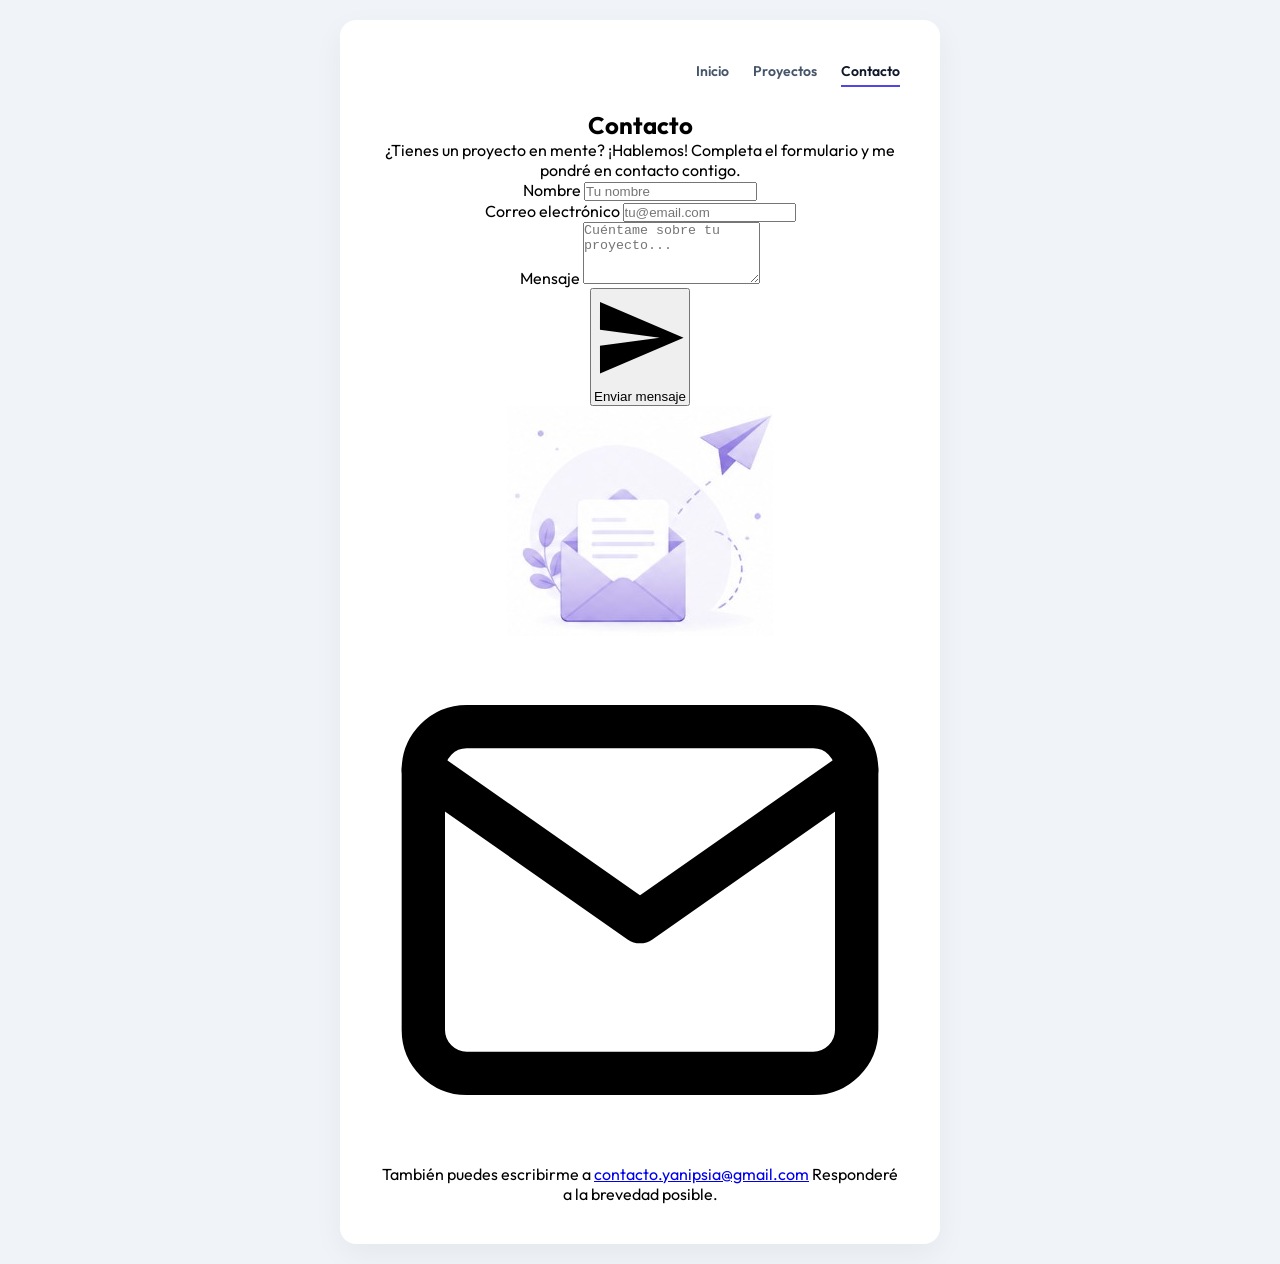
==== contacto.html @ ca198484 "feat(contacto): implementar formulario de contacto accesible con validaciones y tarjeta directa" ====
<!DOCTYPE html>
<html lang="es">

<head>
    <meta charset="UTF-8">
    <meta name="viewport" content="width=device-width, initial-scale=1.0">
    <title>Contacto - Yanipsia Adasme | Portafolio</title>
    <!-- Vinculación del archivo CSS común -->
    <link rel="stylesheet" href="css/style.css">
    <!-- Tipografía Google Fonts Outfit -->
    <link rel="preconnect" href="https://fonts.googleapis.com">
    <link rel="preconnect" href="https://fonts.gstatic.com" crossorigin>
    <link href="https://fonts.googleapis.com/css2?family=Outfit:wght@300;400;600;700&display=swap" rel="stylesheet">
</head>

<body>

    <!-- CONTENEDOR CENTRAL (TARJETA ANCHA) -->
    <main class="card card-wide">
        <!-- MENÚ DE NAVEGACIÓN COMÚN -->
        <nav class="nav-menu">
            <ul>
                <li><a href="index.html">Inicio</a></li>
                <li><a href="proyectos.html">Proyectos</a></li>
                <li><a href="contacto.html" class="active">Contacto</a></li>
            </ul>
        </nav>

        <!-- LAYOUT DE CONTACTO EN DOS COLUMNAS -->
        <div class="contact-layout">
            <!-- COLUMNA IZQUIERDA: FORMULARIO -->
            <section class="contact-form-column">
                <header class="page-header">
                    <h1 class="page-title">Contacto</h1>
                    <div class="title-accent"></div>
                    <p class="page-subtitle">
                        ¿Tienes un proyecto en mente? ¡Hablemos! Completa el formulario y me pondré en contacto contigo.
                    </p>
                </header>

                <form action="#" method="POST" class="contact-form">
                    <div class="form-group">
                        <label for="nombre">Nombre</label>
                        <input type="text" id="nombre" name="nombre" placeholder="Tu nombre" required>
                    </div>

                    <div class="form-group">
                        <label for="email">Correo electrónico</label>
                        <input type="email" id="email" name="email" placeholder="tu@email.com" required>
                    </div>

                    <div class="form-group">
                        <label for="mensaje">Mensaje</label>
                        <textarea id="mensaje" name="mensaje" rows="4" placeholder="Cuéntame sobre tu proyecto..." required></textarea>
                    </div>

                    <button type="submit" class="btn-submit">
                        <svg class="btn-icon" xmlns="http://www.w3.org/2000/svg" viewBox="0 0 24 24" fill="currentColor">
                            <path d="M2.01 21L23 12 2.01 3 2 10l15 2-15 2z"/>
                        </svg>
                        Enviar mensaje
                    </button>
                </form>
            </section>

            <!-- COLUMNA DERECHA: ILUSTRACIÓN Y DATOS DIRECTOS -->
            <aside class="contact-aside-column">
                <div class="contact-illustration-wrapper">
                    <img src="img/contacto-ilustracion.jpg" alt="Ilustración de sobre de correo y avión de papel" class="contact-illustration-img">
                </div>

                <div class="contact-direct-card">
                    <div class="direct-card-icon">
                        <svg xmlns="http://www.w3.org/2000/svg" viewBox="0 0 24 24" fill="none" stroke="currentColor" stroke-width="2" stroke-linecap="round" stroke-linejoin="round">
                            <path d="M4 4h16c1.1 0 2 .9 2 2v12c0 1.1-.9 2-2 2H4c-1.1 0-2-.9-2-2V6c0-1.1.9-2 2-2z"/>
                            <polyline points="22,6 12,13 2,6"/>
                        </svg>
                    </div>
                    <div class="direct-card-text">
                        <span class="direct-card-label">También puedes escribirme a</span>
                        <a href="mailto:contacto.yanipsia@gmail.com" class="direct-card-email">contacto.yanipsia@gmail.com</a>
                        <span class="direct-card-subtext">Responderé a la brevedad posible.</span>
                    </div>
                </div>
            </aside>
        </div>
    </main>

</body>

</html>
---- css/style.css ----
/* ==========================================================================
   1. RESET Y ESTILOS GENERALES
   ========================================================================== */
* {
    margin: 0;
    padding: 0;
    box-sizing: border-box;
    /* Permite calcular bordes y paddings dentro del tamaño del elemento */
}

body {
    font-family: 'Outfit', 'Arial', sans-serif;
    background-color: #f0f4f8;
    /* Color de fondo de la página */

    /* ESTRUCTURA DE CENTRADO (FLEXBOX) */
    display: flex;
    justify-content: center;
    /* Centra la tarjeta horizontalmente */
    align-items: center;
    /* Centra la tarjeta verticalmente */

    min-height: 100vh;
    /* Fuerza al body a ocupar todo el alto de la pantalla visible */
    padding: 20px;
    /* Colchón de seguridad para que la tarjeta no choque en celulares */
}

/* ==========================================================================
   2. CONTENEDOR CENTRAL RESPONSIVO (CARD)
   ========================================================================== */
.card {
    background-color: #ffffff;

    /* RESPONSIVIDAD */
    width: 90%;
    /* Ocupará el 90% de la pantalla en dispositivos móviles */
    max-width: 600px;
    /* En pantallas grandes, se detendrá y no medirá más de 600px */

    border-radius: 16px;
    box-shadow: 0 10px 30px rgba(0, 0, 0, 0.05);
    /* Sombra suave para dar profundidad */
    padding: 40px;
    text-align: center;
    /* Centra los textos que pongas dentro por defecto */
}

/* ==========================================================================
   3. MENÚ DE NAVEGACIÓN SUPERIOR
   ========================================================================== */
.nav-menu ul {
    list-style: none;
    /* Quita los puntos de la lista */
    display: flex;
    /* Coloca los enlaces en fila horizontal */
    justify-content: flex-end;
    /* Empuja el menú a la derecha */
    gap: 24px;
    /* Espacio entre cada palabra */
    margin-bottom: 30px;
}

.nav-menu a {
    text-decoration: none;
    /* Quita el subrayado azul */
    color: #475569;
    /* Color gris elegante */
    font-weight: 600;
    font-size: 14px;
    padding-bottom: 5px;
    transition: color 0.2s ease;
}

.nav-menu a:hover {
    color: #4f46e5;
    /* Color morado suave al pasar el mouse */
}

/* Línea decorativa debajo de 'Inicio' */
.nav-menu a.active {
    color: #0f172a;
    /* Color más oscuro para destacar */
    border-bottom: 2.5px solid #4f46e5;
    /* La rayita que ves en la imagen */
}

/* ==========================================================================
   4. FOTO DE PERFIL CIRCULAR (AVATAR)
   ========================================================================== */
.avatar-container {
    width: 140px;
    /* Ancho del círculo */
    height: 140px;
    /* Alto del círculo */
    margin: 0 auto 24px auto;
    /* Centra la foto en el medio */
    border-radius: 50%;
    /* Hace la caja completamente redonda */
    background: #e0e7ff;
    /* El aro de color lila suave exterior */
    padding: 6px;
    /* El grosor del aro */
}

.avatar-img {
    width: 100%;
    /* Ocupa todo el interior del círculo */
    height: 100%;
    border-radius: 50%;
    /* Hace que la foto sea circular */
    object-fit: cover;
    /* Evita que tu foto se deforme o aplaste */
    display: block;
}

/* ==========================================================================
   5. INFORMACIÓN PERSONAL Y TEXTOS
   ========================================================================== */
.profile-name {
    font-size: 26px;
    /* Tamaño del nombre en grande */
    font-weight: 700;
    /* Letra gruesa / negrita */
    color: #0f172a;
    /* Azul noche elegante */
    margin-bottom: 8px;
    /* Espacio debajo del nombre */
}

.profile-title {
    font-size: 15px;
    /* Tamaño de tu carrera */
    color: #475569;
    /* Color gris azulado suave */
    margin-bottom: 20px;
}

/* La rayita decorativa */
.divider {
    width: 44px;
    /* Ancho pequeño y centrado */
    height: 3px;
    /* Grosor de la línea */
    background-color: #818cf8;
    /* Tono lila decorativo */
    border: none;
    border-radius: 2px;
    margin: 0 auto 24px auto;
    /* Centra la rayita */
}

.profile-bio {
    font-size: 14px;
    line-height: 1.6;
    /* Espacio cómodo entre renglones */
    color: #475569;
    max-width: 440px;
    /* Evita que el texto sea demasiado ancho */
    margin: 0 auto 32px auto;
    /* Centra el párrafo */
}

/* ==========================================================================
   6. BOTONES DE REDES SOCIALES (ORDENADOS Y SEPARADOS)
   ========================================================================== */
.social-links {
    display: flex;
    flex-direction: column;
    /* Pone los botones uno debajo del otro */
    gap: 12px;
    /* La distancia exacta entre botón y botón */
    max-width: 280px;
    /* Ancho fijo para que no sean gigantes */
    margin: 0 auto;
    /* Centra los botones en la tarjeta */
}

.social-btn {
    display: flex;
    justify-content: center;
    /* Centra el texto dentro del botón */
    align-items: center;
    text-decoration: none;
    /* Quita el subrayado azul */
    padding: 12px 20px;
    /* Colchón interno acolchonado */
    border: 1.5px solid #c7d2fe;
    /* Borde lila suave como la foto */
    border-radius: 12px;
    /* Esquinas redondeadas */
    color: #1e293b;
    /* Color del texto */
    font-weight: 600;
    font-size: 14px;
    background-color: #ffffff;
    transition: all 0.2s ease;
    /* Animación suave al pasar el mouse */
}

/* Efecto al pasar el cursor sobre el botón (Hover) */
.social-btn:hover {
    border-color: #6366f1;
    /* Se intensifica el borde */
    background-color: #f5f3ff;
    /* Fondo con tinte morado muy suave */
    color: #4338ca;
    /* Texto morado */
    transform: translateY(-2px);
    /* Pequeño salto elegante hacia arriba */
    box-shadow: 0 4px 12px rgba(99, 102, 241, 0.15);
    /* Sombrita sutil */
}
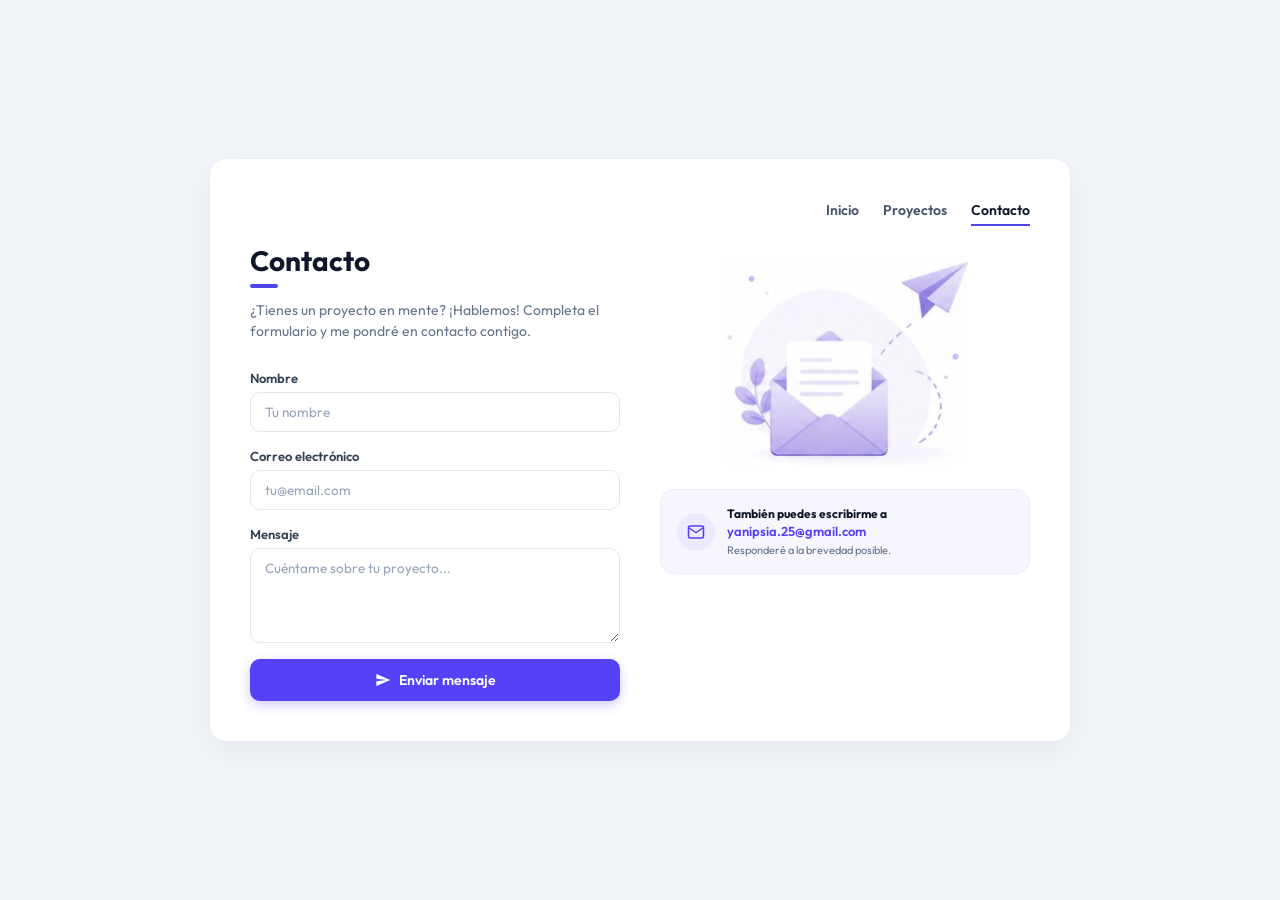
==== commit 130a29de: "fix(contacto): actualizar correo directo a yanipsia.25@gmail.com" ====
--- a/contacto.html
+++ b/contacto.html
@@ -78,7 +78,7 @@
                     </div>
                     <div class="direct-card-text">
                         <span class="direct-card-label">También puedes escribirme a</span>
-                        <a href="mailto:contacto.yanipsia@gmail.com" class="direct-card-email">contacto.yanipsia@gmail.com</a>
+                        <a href="mailto:yanipsia.25@gmail.com" class="direct-card-email">yanipsia.25@gmail.com</a>
                         <span class="direct-card-subtext">Responderé a la brevedad posible.</span>
                     </div>
                 </div>
--- a/css/style.css
+++ b/css/style.css
@@ -5,25 +5,16 @@
     margin: 0;
     padding: 0;
     box-sizing: border-box;
-    /* Permite calcular bordes y paddings dentro del tamaño del elemento */
 }
 
 body {
     font-family: 'Outfit', 'Arial', sans-serif;
     background-color: #f0f4f8;
-    /* Color de fondo de la página */
-
-    /* ESTRUCTURA DE CENTRADO (FLEXBOX) */
     display: flex;
     justify-content: center;
-    /* Centra la tarjeta horizontalmente */
-    align-items: center;
-    /* Centra la tarjeta verticalmente */
-
+    align-items: center;
     min-height: 100vh;
-    /* Fuerza al body a ocupar todo el alto de la pantalla visible */
-    padding: 20px;
-    /* Colchón de seguridad para que la tarjeta no choque en celulares */
+    padding: 30px 20px;
 }
 
 /* ==========================================================================
@@ -31,183 +22,466 @@
    ========================================================================== */
 .card {
     background-color: #ffffff;
-
-    /* RESPONSIVIDAD */
     width: 90%;
-    /* Ocupará el 90% de la pantalla en dispositivos móviles */
     max-width: 600px;
-    /* En pantallas grandes, se detendrá y no medirá más de 600px */
-
     border-radius: 16px;
     box-shadow: 0 10px 30px rgba(0, 0, 0, 0.05);
-    /* Sombra suave para dar profundidad */
     padding: 40px;
     text-align: center;
-    /* Centra los textos que pongas dentro por defecto */
-}
-
-/* ==========================================================================
-   3. MENÚ DE NAVEGACIÓN SUPERIOR
+    transition: max-width 0.3s ease;
+}
+
+/* Variante más ancha y alineada a la izquierda para Proyectos y Contacto */
+.card.card-wide {
+    max-width: 860px;
+    text-align: left;
+}
+
+/* ==========================================================================
+   3. MENÚ DE NAVEGACIÓN SUPERIOR COMÚN
    ========================================================================== */
 .nav-menu ul {
     list-style: none;
-    /* Quita los puntos de la lista */
-    display: flex;
-    /* Coloca los enlaces en fila horizontal */
+    display: flex;
     justify-content: flex-end;
-    /* Empuja el menú a la derecha */
     gap: 24px;
-    /* Espacio entre cada palabra */
-    margin-bottom: 30px;
+    margin-bottom: 24px;
 }
 
 .nav-menu a {
     text-decoration: none;
-    /* Quita el subrayado azul */
     color: #475569;
-    /* Color gris elegante */
     font-weight: 600;
     font-size: 14px;
     padding-bottom: 5px;
-    transition: color 0.2s ease;
+    transition: color 0.2s ease, border-bottom 0.2s ease;
 }
 
 .nav-menu a:hover {
     color: #4f46e5;
-    /* Color morado suave al pasar el mouse */
-}
-
-/* Línea decorativa debajo de 'Inicio' */
+}
+
+/* Indicador de página activa */
 .nav-menu a.active {
     color: #0f172a;
-    /* Color más oscuro para destacar */
     border-bottom: 2.5px solid #4f46e5;
-    /* La rayita que ves en la imagen */
-}
-
-/* ==========================================================================
-   4. FOTO DE PERFIL CIRCULAR (AVATAR)
+}
+
+/* ==========================================================================
+   4. FOTO DE PERFIL CIRCULAR (AVATAR EN INICIO)
    ========================================================================== */
 .avatar-container {
     width: 140px;
-    /* Ancho del círculo */
     height: 140px;
-    /* Alto del círculo */
     margin: 0 auto 24px auto;
-    /* Centra la foto en el medio */
     border-radius: 50%;
-    /* Hace la caja completamente redonda */
     background: #e0e7ff;
-    /* El aro de color lila suave exterior */
     padding: 6px;
-    /* El grosor del aro */
 }
 
 .avatar-img {
     width: 100%;
-    /* Ocupa todo el interior del círculo */
     height: 100%;
     border-radius: 50%;
-    /* Hace que la foto sea circular */
     object-fit: cover;
-    /* Evita que tu foto se deforme o aplaste */
     display: block;
 }
 
 /* ==========================================================================
-   5. INFORMACIÓN PERSONAL Y TEXTOS
+   5. INFORMACIÓN PERSONAL Y BIOGRAFÍA (INICIO)
    ========================================================================== */
 .profile-name {
     font-size: 26px;
-    /* Tamaño del nombre en grande */
     font-weight: 700;
-    /* Letra gruesa / negrita */
-    color: #0f172a;
-    /* Azul noche elegante */
+    color: #0f172a;
     margin-bottom: 8px;
-    /* Espacio debajo del nombre */
 }
 
 .profile-title {
     font-size: 15px;
-    /* Tamaño de tu carrera */
     color: #475569;
-    /* Color gris azulado suave */
     margin-bottom: 20px;
 }
 
-/* La rayita decorativa */
 .divider {
     width: 44px;
-    /* Ancho pequeño y centrado */
     height: 3px;
-    /* Grosor de la línea */
     background-color: #818cf8;
-    /* Tono lila decorativo */
     border: none;
     border-radius: 2px;
     margin: 0 auto 24px auto;
-    /* Centra la rayita */
 }
 
 .profile-bio {
     font-size: 14px;
     line-height: 1.6;
-    /* Espacio cómodo entre renglones */
     color: #475569;
     max-width: 440px;
-    /* Evita que el texto sea demasiado ancho */
     margin: 0 auto 32px auto;
-    /* Centra el párrafo */
-}
-
-/* ==========================================================================
-   6. BOTONES DE REDES SOCIALES (ORDENADOS Y SEPARADOS)
+}
+
+/* ==========================================================================
+   6. BOTONES DE REDES SOCIALES (INICIO)
    ========================================================================== */
 .social-links {
     display: flex;
     flex-direction: column;
-    /* Pone los botones uno debajo del otro */
     gap: 12px;
-    /* La distancia exacta entre botón y botón */
     max-width: 280px;
-    /* Ancho fijo para que no sean gigantes */
     margin: 0 auto;
-    /* Centra los botones en la tarjeta */
 }
 
 .social-btn {
     display: flex;
     justify-content: center;
-    /* Centra el texto dentro del botón */
     align-items: center;
     text-decoration: none;
-    /* Quita el subrayado azul */
     padding: 12px 20px;
-    /* Colchón interno acolchonado */
     border: 1.5px solid #c7d2fe;
-    /* Borde lila suave como la foto */
     border-radius: 12px;
-    /* Esquinas redondeadas */
     color: #1e293b;
-    /* Color del texto */
     font-weight: 600;
     font-size: 14px;
     background-color: #ffffff;
     transition: all 0.2s ease;
-    /* Animación suave al pasar el mouse */
-}
-
-/* Efecto al pasar el cursor sobre el botón (Hover) */
+}
+
 .social-btn:hover {
     border-color: #6366f1;
-    /* Se intensifica el borde */
     background-color: #f5f3ff;
-    /* Fondo con tinte morado muy suave */
     color: #4338ca;
-    /* Texto morado */
     transform: translateY(-2px);
-    /* Pequeño salto elegante hacia arriba */
     box-shadow: 0 4px 12px rgba(99, 102, 241, 0.15);
-    /* Sombrita sutil */
+}
+
+/* ==========================================================================
+   7. ENCABEZADOS DE SECCIÓN (PROYECTOS Y CONTACTO)
+   ========================================================================== */
+.page-header {
+    margin-bottom: 28px;
+}
+
+.page-title {
+    font-size: 28px;
+    font-weight: 700;
+    color: #0f172a;
+    margin-bottom: 6px;
+}
+
+.title-accent {
+    width: 28px;
+    height: 3.5px;
+    background-color: #4f46e5;
+    border-radius: 2px;
+    margin-bottom: 12px;
+}
+
+.page-subtitle {
+    font-size: 14px;
+    color: #64748b;
+    line-height: 1.5;
+}
+
+/* ==========================================================================
+   8. PÁGINA DE PROYECTOS (LISTADO Y FILAS)
+   ========================================================================== */
+.projects-list {
+    display: flex;
+    flex-direction: column;
+    gap: 24px;
+}
+
+.project-row {
+    display: flex;
+    align-items: center;
+    justify-content: space-between;
+    gap: 28px;
+    padding-bottom: 24px;
+    border-bottom: 1px solid #f1f5f9;
+}
+
+.project-row:last-child {
+    border-bottom: none;
+    padding-bottom: 0;
+}
+
+.project-details {
+    flex: 1;
+    min-width: 0;
+}
+
+.project-name {
+    font-size: 18px;
+    font-weight: 700;
+    color: #0f172a;
+    margin-bottom: 8px;
+}
+
+.project-description {
+    font-size: 13.5px;
+    color: #64748b;
+    line-height: 1.5;
+    margin-bottom: 14px;
+}
+
+.project-action-link {
+    display: inline-flex;
+    align-items: center;
+    gap: 6px;
+    font-size: 13.5px;
+    font-weight: 600;
+    color: #4f46e5;
+    text-decoration: none;
+    transition: color 0.2s ease, transform 0.2s ease;
+}
+
+.project-action-link .arrow {
+    display: inline-block;
+    transition: transform 0.2s ease;
+}
+
+.project-action-link:hover {
+    color: #3730a3;
+}
+
+.project-action-link:hover .arrow {
+    transform: translateX(4px);
+}
+
+.project-media {
+    width: 230px;
+    height: 130px;
+    flex-shrink: 0;
+    border-radius: 12px;
+    overflow: hidden;
+    background-color: #f5f3ff;
+    box-shadow: 0 4px 10px rgba(0, 0, 0, 0.04);
+}
+
+.project-img {
+    width: 100%;
+    height: 100%;
+    object-fit: cover;
+    display: block;
+    transition: transform 0.3s ease;
+}
+
+.project-row:hover .project-img {
+    transform: scale(1.04);
+}
+
+/* ==========================================================================
+   9. PÁGINA DE CONTACTO (FORMULARIO Y COLUMNA LATERAL)
+   ========================================================================== */
+.contact-layout {
+    display: grid;
+    grid-template-columns: 1fr 1fr;
+    gap: 40px;
+    align-items: start;
+}
+
+.contact-form-column {
+    display: flex;
+    flex-direction: column;
+}
+
+.contact-form {
+    display: flex;
+    flex-direction: column;
+    gap: 16px;
+}
+
+.form-group {
+    display: flex;
+    flex-direction: column;
+    gap: 6px;
+}
+
+.form-group label {
+    font-size: 13px;
+    font-weight: 600;
+    color: #334155;
+}
+
+.form-group input,
+.form-group textarea {
+    width: 100%;
+    padding: 10px 14px;
+    border: 1.5px solid #e2e8f0;
+    border-radius: 10px;
+    font-family: inherit;
+    font-size: 13.5px;
+    color: #0f172a;
+    background-color: #ffffff;
+    transition: border-color 0.2s ease, box-shadow 0.2s ease;
+    outline: none;
+}
+
+.form-group input::placeholder,
+.form-group textarea::placeholder {
+    color: #94a3b8;
+}
+
+.form-group input:focus,
+.form-group textarea:focus {
+    border-color: #6366f1;
+    box-shadow: 0 0 0 3px rgba(99, 102, 241, 0.15);
+}
+
+.form-group textarea {
+    resize: vertical;
+    min-height: 95px;
+}
+
+.btn-submit {
+    display: inline-flex;
+    align-items: center;
+    justify-content: center;
+    gap: 8px;
+    width: 100%;
+    padding: 12px 18px;
+    background-color: #5542f6;
+    color: #ffffff;
+    border: none;
+    border-radius: 10px;
+    font-weight: 600;
+    font-size: 14px;
+    font-family: inherit;
+    cursor: pointer;
+    transition: background-color 0.2s ease, transform 0.2s ease, box-shadow 0.2s ease;
+    box-shadow: 0 4px 12px rgba(85, 66, 246, 0.28);
+}
+
+.btn-submit:hover {
+    background-color: #4333db;
+    transform: translateY(-2px);
+    box-shadow: 0 6px 16px rgba(85, 66, 246, 0.38);
+}
+
+.btn-icon {
+    width: 16px;
+    height: 16px;
+}
+
+/* Columna Lateral de Contacto */
+.contact-aside-column {
+    display: flex;
+    flex-direction: column;
+    align-items: center;
+    gap: 20px;
+    padding-top: 10px;
+}
+
+.contact-illustration-wrapper {
+    width: 100%;
+    max-width: 250px;
+    border-radius: 16px;
+    overflow: hidden;
+    display: flex;
+    justify-content: center;
+    align-items: center;
+}
+
+.contact-illustration-img {
+    width: 100%;
+    height: auto;
+    object-fit: contain;
+    border-radius: 16px;
+}
+
+.contact-direct-card {
+    width: 100%;
+    background-color: #f7f6fe;
+    border: 1px solid #ede9fe;
+    border-radius: 14px;
+    padding: 16px;
+    display: flex;
+    align-items: center;
+    gap: 12px;
+}
+
+.direct-card-icon {
+    width: 38px;
+    height: 38px;
+    border-radius: 50%;
+    background-color: #ede9fe;
+    color: #5542f6;
+    display: flex;
+    align-items: center;
+    justify-content: center;
+    flex-shrink: 0;
+}
+
+.direct-card-icon svg {
+    width: 18px;
+    height: 18px;
+}
+
+.direct-card-text {
+    display: flex;
+    flex-direction: column;
+    gap: 2px;
+}
+
+.direct-card-label {
+    font-size: 12px;
+    font-weight: 700;
+    color: #0f172a;
+}
+
+.direct-card-email {
+    font-size: 13px;
+    font-weight: 600;
+    color: #5542f6;
+    text-decoration: none;
+    word-break: break-all;
+}
+
+.direct-card-email:hover {
+    text-decoration: underline;
+}
+
+.direct-card-subtext {
+    font-size: 11px;
+    color: #64748b;
+    margin-top: 2px;
+}
+
+/* ==========================================================================
+   10. RESPONSIVIDAD (DISPOSITIVOS MÓVILES Y TABLETS)
+   ========================================================================== */
+@media (max-width: 768px) {
+    body {
+        padding: 15px 10px;
+    }
+
+    .card {
+        padding: 24px 18px;
+        width: 95%;
+    }
+
+    .project-row {
+        flex-direction: column-reverse;
+        align-items: flex-start;
+        gap: 14px;
+    }
+
+    .project-media {
+        width: 100%;
+        height: 160px;
+    }
+
+    .contact-layout {
+        grid-template-columns: 1fr;
+        gap: 28px;
+    }
+
+    .contact-aside-column {
+        order: -1;
+        padding-top: 0;
+    }
+
+    .contact-illustration-wrapper {
+        max-width: 200px;
+    }
 }
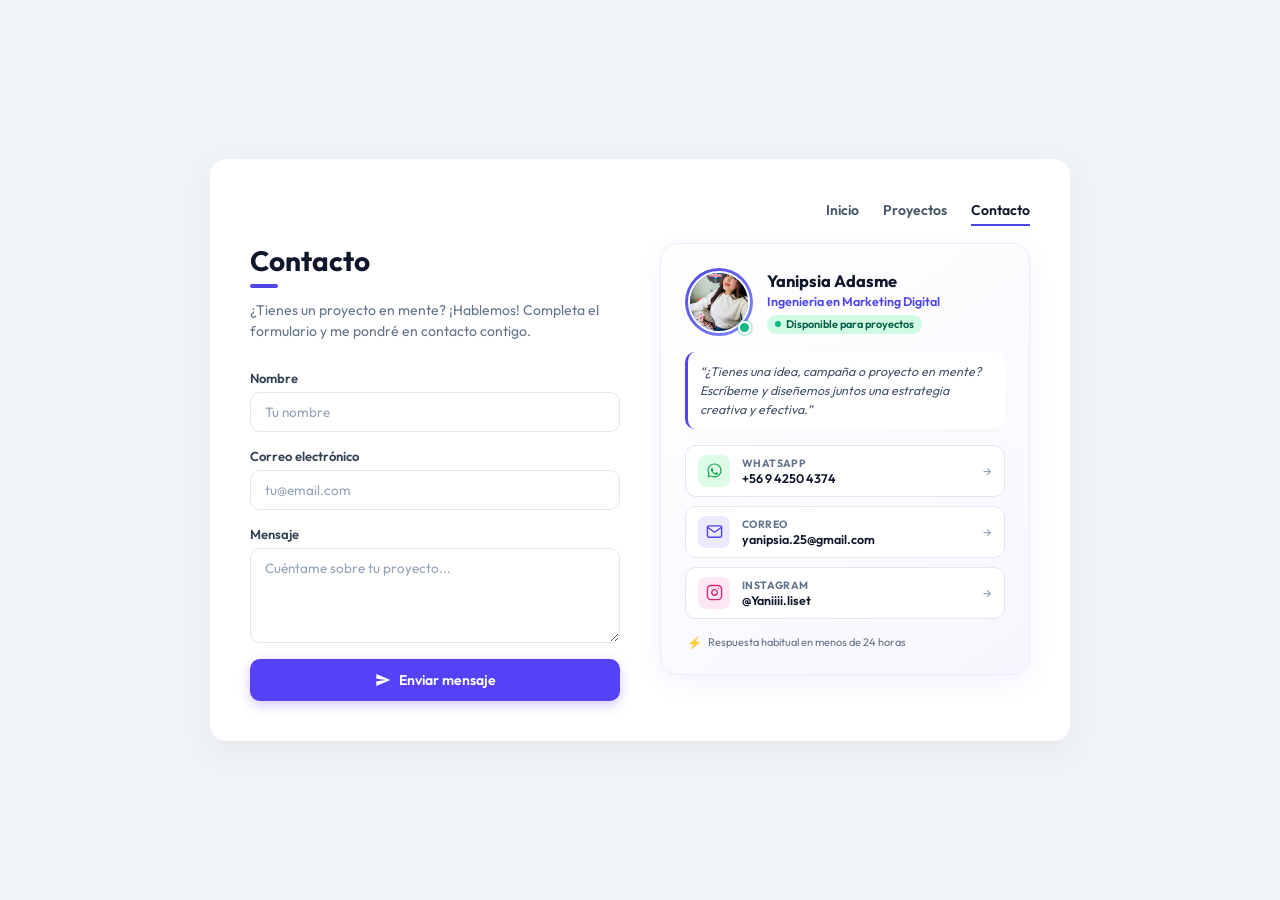
==== commit bbcf5627: "feat(contacto): reemplazar ilustracion generica por tarjeta personalizada de perfil con foto y canal" ====
--- a/contacto.html
+++ b/contacto.html
@@ -63,23 +63,81 @@
                 </form>
             </section>
 
-            <!-- COLUMNA DERECHA: ILUSTRACIÓN Y DATOS DIRECTOS -->
+            <!-- COLUMNA DERECHA: TARJETA DE CONTACTO PERSONALIZADA -->
             <aside class="contact-aside-column">
-                <div class="contact-illustration-wrapper">
-                    <img src="img/contacto-ilustracion.jpg" alt="Ilustración de sobre de correo y avión de papel" class="contact-illustration-img">
-                </div>
+                <div class="contact-card-personalized">
+                    <!-- Cabecera con foto de perfil y badge de disponibilidad -->
+                    <div class="contact-profile-header">
+                        <div class="contact-avatar-wrapper">
+                            <img src="img/contacto-foto.jpg" alt="Foto de Yanipsia Adasme" class="contact-avatar-img">
+                            <span class="contact-status-indicator" title="Disponible para nuevos proyectos"></span>
+                        </div>
+                        <div class="contact-profile-info">
+                            <h2 class="contact-profile-name">Yanipsia Adasme</h2>
+                            <p class="contact-profile-role">Ingeniería en Marketing Digital</p>
+                            <span class="contact-status-tag">
+                                <span class="status-dot"></span> Disponible para proyectos
+                            </span>
+                        </div>
+                    </div>
 
-                <div class="contact-direct-card">
-                    <div class="direct-card-icon">
-                        <svg xmlns="http://www.w3.org/2000/svg" viewBox="0 0 24 24" fill="none" stroke="currentColor" stroke-width="2" stroke-linecap="round" stroke-linejoin="round">
-                            <path d="M4 4h16c1.1 0 2 .9 2 2v12c0 1.1-.9 2-2 2H4c-1.1 0-2-.9-2-2V6c0-1.1.9-2 2-2z"/>
-                            <polyline points="22,6 12,13 2,6"/>
-                        </svg>
+                    <!-- Mensaje personalizado -->
+                    <p class="contact-personal-quote">
+                        &ldquo;¿Tienes una idea, campaña o proyecto en mente? Escríbeme y diseñemos juntos una estrategia creativa y efectiva.&rdquo;
+                    </p>
+
+                    <!-- Canales de contacto directo -->
+                    <div class="contact-channels-list">
+                        <!-- WhatsApp Directo -->
+                        <a href="https://wa.me/56942504374?text=Hola%20Yanipsia,%20vi%20tu%20portafolio%20y%20me%20gustar%C3%ADa%20conversar%20sobre%20un%20proyecto" target="_blank" rel="noopener noreferrer" class="contact-channel-item">
+                            <div class="channel-icon whatsapp">
+                                <svg xmlns="http://www.w3.org/2000/svg" viewBox="0 0 24 24" fill="currentColor">
+                                    <path d="M12.04 2c-5.46 0-9.91 4.45-9.91 9.91 0 1.75.46 3.45 1.32 4.95L2.05 22l5.25-1.38c1.45.79 3.08 1.21 4.74 1.21 5.46 0 9.91-4.45 9.91-9.91 0-2.65-1.03-5.14-2.9-7.01A9.816 9.816 0 0 0 12.04 2zm.01 1.67c2.2 0 4.26.86 5.82 2.42a8.225 8.225 0 0 1 2.41 5.83c0 4.54-3.7 8.24-8.24 8.24-1.45 0-2.87-.38-4.12-1.1l-.3-.17-3.12.82.83-3.04-.19-.3a8.204 8.204 0 0 1-1.26-4.45c0-4.54 3.7-8.24 8.24-8.24zm4.52 11.66c-.25-.13-1.47-.72-1.7-.81-.23-.08-.39-.13-.56.13-.17.25-.64.81-.79.98-.14.17-.29.19-.54.06-.25-.13-1.06-.39-2.02-1.25-.75-.67-1.25-1.49-1.4-1.74-.14-.25-.02-.39.11-.51.11-.11.25-.29.37-.44.13-.14.17-.25.25-.42.08-.17.04-.31-.02-.44-.06-.13-.56-1.35-.77-1.85-.2-.49-.41-.42-.56-.43l-.48-.01c-.17 0-.44.06-.67.31-.23.25-.87.85-.87 2.08s.89 2.41 1.01 2.58c.13.17 1.75 2.67 4.24 3.74.59.26 1.05.41 1.41.53.59.19 1.13.16 1.56.1.48-.07 1.47-.6 1.68-1.18.21-.58.21-1.07.15-1.18-.06-.1-.23-.17-.48-.29z"/>
+                                </svg>
+                            </div>
+                            <div class="channel-content">
+                                <span class="channel-label">WhatsApp</span>
+                                <span class="channel-value">+56 9 4250 4374</span>
+                            </div>
+                            <span class="channel-action-arrow">&rarr;</span>
+                        </a>
+
+                        <!-- Correo Directo -->
+                        <a href="mailto:yanipsia.25@gmail.com" class="contact-channel-item">
+                            <div class="channel-icon email">
+                                <svg xmlns="http://www.w3.org/2000/svg" viewBox="0 0 24 24" fill="none" stroke="currentColor" stroke-width="2" stroke-linecap="round" stroke-linejoin="round">
+                                    <path d="M4 4h16c1.1 0 2 .9 2 2v12c0 1.1-.9 2-2 2H4c-1.1 0-2-.9-2-2V6c0-1.1.9-2 2-2z"/>
+                                    <polyline points="22,6 12,13 2,6"/>
+                                </svg>
+                            </div>
+                            <div class="channel-content">
+                                <span class="channel-label">Correo</span>
+                                <span class="channel-value">yanipsia.25@gmail.com</span>
+                            </div>
+                            <span class="channel-action-arrow">&rarr;</span>
+                        </a>
+
+                        <!-- Instagram -->
+                        <a href="https://www.instagram.com/Yaniiii.liset/" target="_blank" rel="noopener noreferrer" class="contact-channel-item">
+                            <div class="channel-icon instagram">
+                                <svg xmlns="http://www.w3.org/2000/svg" viewBox="0 0 24 24" fill="none" stroke="currentColor" stroke-width="2" stroke-linecap="round" stroke-linejoin="round">
+                                    <rect x="2" y="2" width="20" height="20" rx="5" ry="5"/>
+                                    <path d="M16 11.37A4 4 0 1 1 12.63 8 4 4 0 0 1 16 11.37z"/>
+                                    <line x1="17.5" y1="6.5" x2="17.51" y2="6.5"/>
+                                </svg>
+                            </div>
+                            <div class="channel-content">
+                                <span class="channel-label">Instagram</span>
+                                <span class="channel-value">@Yaniiii.liset</span>
+                            </div>
+                            <span class="channel-action-arrow">&rarr;</span>
+                        </a>
                     </div>
-                    <div class="direct-card-text">
-                        <span class="direct-card-label">También puedes escribirme a</span>
-                        <a href="mailto:yanipsia.25@gmail.com" class="direct-card-email">yanipsia.25@gmail.com</a>
-                        <span class="direct-card-subtext">Responderé a la brevedad posible.</span>
+
+                    <!-- Nota al pie -->
+                    <div class="contact-footer-note">
+                        <span class="lightning-icon">&#9889;</span>
+                        <span>Respuesta habitual en menos de 24 horas</span>
                     </div>
                 </div>
             </aside>
--- a/css/style.css
+++ b/css/style.css
@@ -363,88 +363,226 @@
     height: 16px;
 }
 
-/* Columna Lateral de Contacto */
+/* Columna Lateral de Contacto Personalizada */
 .contact-aside-column {
     display: flex;
     flex-direction: column;
-    align-items: center;
-    gap: 20px;
-    padding-top: 10px;
-}
-
-.contact-illustration-wrapper {
+    justify-content: center;
+}
+
+.contact-card-personalized {
+    background: linear-gradient(145deg, #ffffff 0%, #f7f6fe 100%);
+    border: 1.5px solid #ede9fe;
+    border-radius: 18px;
+    padding: 24px;
+    box-shadow: 0 8px 24px rgba(99, 102, 241, 0.08);
+    display: flex;
+    flex-direction: column;
+    gap: 16px;
+    transition: transform 0.2s ease, box-shadow 0.2s ease;
+}
+
+.contact-card-personalized:hover {
+    box-shadow: 0 12px 28px rgba(99, 102, 241, 0.12);
+}
+
+/* Cabecera del perfil de contacto */
+.contact-profile-header {
+    display: flex;
+    align-items: center;
+    gap: 14px;
+}
+
+.contact-avatar-wrapper {
+    position: relative;
+    width: 68px;
+    height: 68px;
+    border-radius: 50%;
+    padding: 3px;
+    background: linear-gradient(135deg, #4f46e5, #818cf8);
+    flex-shrink: 0;
+}
+
+.contact-avatar-img {
     width: 100%;
-    max-width: 250px;
-    border-radius: 16px;
-    overflow: hidden;
-    display: flex;
-    justify-content: center;
-    align-items: center;
-}
-
-.contact-illustration-img {
-    width: 100%;
-    height: auto;
-    object-fit: contain;
-    border-radius: 16px;
-}
-
-.contact-direct-card {
-    width: 100%;
-    background-color: #f7f6fe;
-    border: 1px solid #ede9fe;
-    border-radius: 14px;
-    padding: 16px;
+    height: 100%;
+    border-radius: 50%;
+    object-fit: cover;
+    display: block;
+    border: 2px solid #ffffff;
+}
+
+.contact-status-indicator {
+    position: absolute;
+    bottom: 2px;
+    right: 2px;
+    width: 13px;
+    height: 13px;
+    background-color: #10b981;
+    border: 2px solid #ffffff;
+    border-radius: 50%;
+    box-shadow: 0 0 0 2px rgba(16, 185, 129, 0.25);
+}
+
+.contact-profile-info {
+    display: flex;
+    flex-direction: column;
+    gap: 2px;
+    min-width: 0;
+}
+
+.contact-profile-name {
+    font-size: 16.5px;
+    font-weight: 700;
+    color: #0f172a;
+    line-height: 1.2;
+}
+
+.contact-profile-role {
+    font-size: 12.5px;
+    color: #4f46e5;
+    font-weight: 600;
+}
+
+.contact-status-tag {
+    display: inline-flex;
+    align-items: center;
+    gap: 5px;
+    font-size: 11px;
+    font-weight: 600;
+    color: #065f46;
+    background-color: #d1fae5;
+    padding: 2.5px 8px;
+    border-radius: 12px;
+    margin-top: 4px;
+    width: fit-content;
+}
+
+.contact-status-tag .status-dot {
+    width: 6px;
+    height: 6px;
+    border-radius: 50%;
+    background-color: #10b981;
+}
+
+/* Cita / mensaje personalizado */
+.contact-personal-quote {
+    font-size: 12.5px;
+    line-height: 1.5;
+    color: #475569;
+    font-style: italic;
+    background-color: #ffffff;
+    padding: 10px 12px;
+    border-radius: 10px;
+    border-left: 3px solid #4f46e5;
+    box-shadow: 0 2px 6px rgba(0, 0, 0, 0.02);
+}
+
+/* Lista de canales de contacto directo */
+.contact-channels-list {
+    display: flex;
+    flex-direction: column;
+    gap: 9px;
+}
+
+.contact-channel-item {
     display: flex;
     align-items: center;
     gap: 12px;
-}
-
-.direct-card-icon {
-    width: 38px;
-    height: 38px;
-    border-radius: 50%;
-    background-color: #ede9fe;
-    color: #5542f6;
+    padding: 9px 12px;
+    background-color: #ffffff;
+    border: 1.2px solid #e2e8f0;
+    border-radius: 11px;
+    text-decoration: none;
+    color: inherit;
+    transition: all 0.2s ease;
+}
+
+.contact-channel-item:hover {
+    border-color: #6366f1;
+    background-color: #fcfaff;
+    transform: translateX(3px);
+    box-shadow: 0 4px 10px rgba(99, 102, 241, 0.08);
+}
+
+.channel-icon {
+    width: 32px;
+    height: 32px;
+    border-radius: 8px;
     display: flex;
     align-items: center;
     justify-content: center;
     flex-shrink: 0;
 }
 
-.direct-card-icon svg {
-    width: 18px;
-    height: 18px;
-}
-
-.direct-card-text {
-    display: flex;
-    flex-direction: column;
-    gap: 2px;
-}
-
-.direct-card-label {
-    font-size: 12px;
+.channel-icon svg {
+    width: 17px;
+    height: 17px;
+}
+
+.channel-icon.whatsapp {
+    background-color: #dcfce7;
+    color: #16a34a;
+}
+
+.channel-icon.email {
+    background-color: #ede9fe;
+    color: #4f46e5;
+}
+
+.channel-icon.instagram {
+    background-color: #fce7f3;
+    color: #db2777;
+}
+
+.channel-content {
+    flex: 1;
+    min-width: 0;
+    display: flex;
+    flex-direction: column;
+}
+
+.channel-label {
+    font-size: 10.5px;
     font-weight: 700;
+    text-transform: uppercase;
+    letter-spacing: 0.4px;
+    color: #64748b;
+}
+
+.channel-value {
+    font-size: 12.5px;
+    font-weight: 600;
     color: #0f172a;
-}
-
-.direct-card-email {
+    white-space: nowrap;
+    overflow: hidden;
+    text-overflow: ellipsis;
+}
+
+.channel-action-arrow {
+    color: #94a3b8;
     font-size: 13px;
-    font-weight: 600;
-    color: #5542f6;
-    text-decoration: none;
-    word-break: break-all;
-}
-
-.direct-card-email:hover {
-    text-decoration: underline;
-}
-
-.direct-card-subtext {
+    transition: transform 0.2s ease, color 0.2s ease;
+}
+
+.contact-channel-item:hover .channel-action-arrow {
+    color: #4f46e5;
+    transform: translateX(3px);
+}
+
+/* Nota de confianza */
+.contact-footer-note {
     font-size: 11px;
     color: #64748b;
-    margin-top: 2px;
+    display: flex;
+    align-items: center;
+    gap: 6px;
+    padding: 0 2px;
+}
+
+.lightning-icon {
+    color: #f59e0b;
+    font-size: 12px;
 }
 
 /* ==========================================================================
@@ -473,15 +611,11 @@
 
     .contact-layout {
         grid-template-columns: 1fr;
-        gap: 28px;
+        gap: 24px;
     }
 
     .contact-aside-column {
         order: -1;
         padding-top: 0;
     }
-
-    .contact-illustration-wrapper {
-        max-width: 200px;
-    }
 }
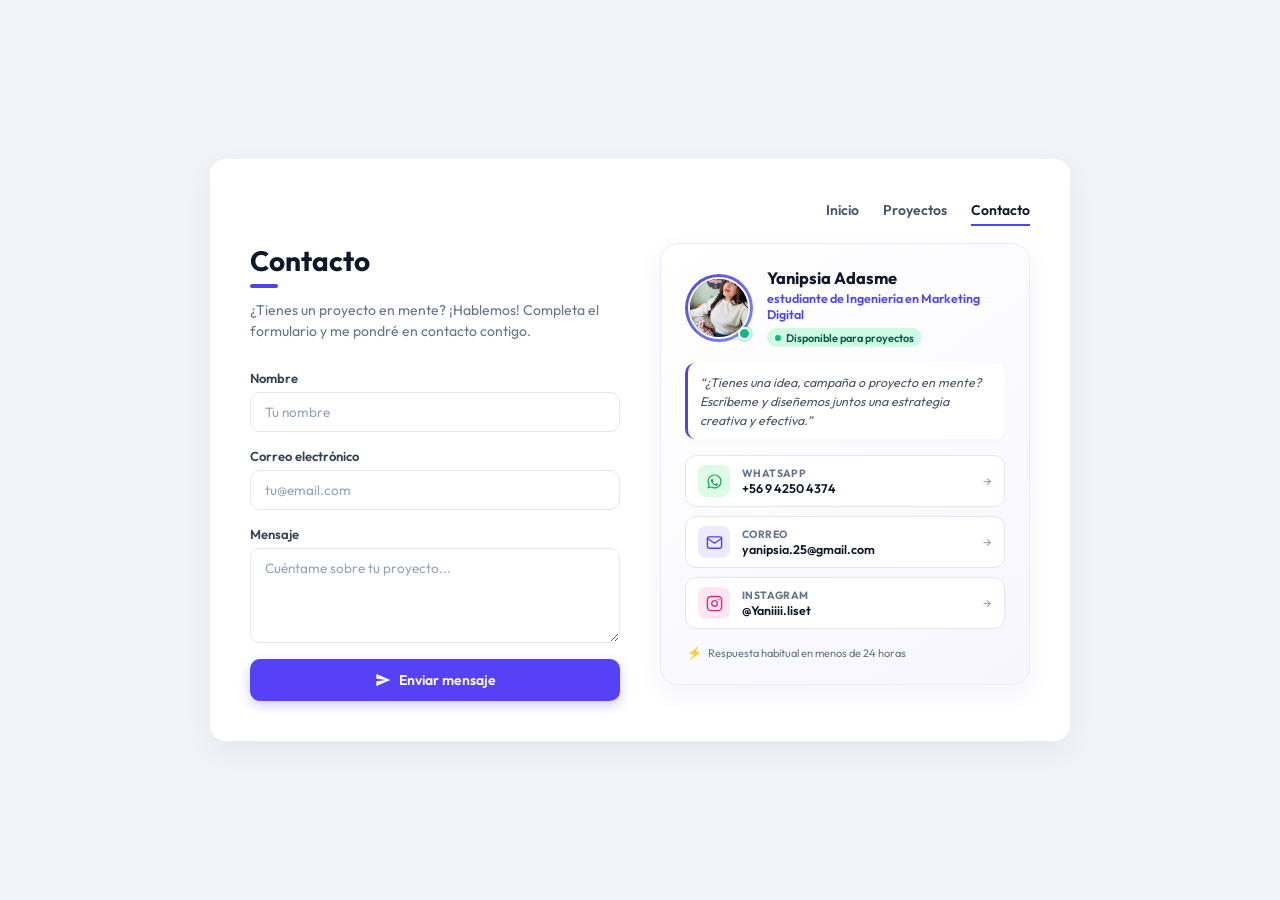
==== commit 5b80cef7: "actualizar titulo a estudiante de ingenieria en marketing digital" ====
--- a/contacto.html
+++ b/contacto.html
@@ -51,12 +51,14 @@
 
                     <div class="form-group">
                         <label for="mensaje">Mensaje</label>
-                        <textarea id="mensaje" name="mensaje" rows="4" placeholder="Cuéntame sobre tu proyecto..." required></textarea>
+                        <textarea id="mensaje" name="mensaje" rows="4" placeholder="Cuéntame sobre tu proyecto..."
+                            required></textarea>
                     </div>
 
                     <button type="submit" class="btn-submit">
-                        <svg class="btn-icon" xmlns="http://www.w3.org/2000/svg" viewBox="0 0 24 24" fill="currentColor">
-                            <path d="M2.01 21L23 12 2.01 3 2 10l15 2-15 2z"/>
+                        <svg class="btn-icon" xmlns="http://www.w3.org/2000/svg" viewBox="0 0 24 24"
+                            fill="currentColor">
+                            <path d="M2.01 21L23 12 2.01 3 2 10l15 2-15 2z" />
                         </svg>
                         Enviar mensaje
                     </button>
@@ -74,7 +76,7 @@
                         </div>
                         <div class="contact-profile-info">
                             <h2 class="contact-profile-name">Yanipsia Adasme</h2>
-                            <p class="contact-profile-role">Ingeniería en Marketing Digital</p>
+                            <p class="contact-profile-role">estudiante de Ingeniería en Marketing Digital</p>
                             <span class="contact-status-tag">
                                 <span class="status-dot"></span> Disponible para proyectos
                             </span>
@@ -83,16 +85,19 @@
 
                     <!-- Mensaje personalizado -->
                     <p class="contact-personal-quote">
-                        &ldquo;¿Tienes una idea, campaña o proyecto en mente? Escríbeme y diseñemos juntos una estrategia creativa y efectiva.&rdquo;
+                        &ldquo;¿Tienes una idea, campaña o proyecto en mente? Escríbeme y diseñemos juntos una
+                        estrategia creativa y efectiva.&rdquo;
                     </p>
 
                     <!-- Canales de contacto directo -->
                     <div class="contact-channels-list">
                         <!-- WhatsApp Directo -->
-                        <a href="https://wa.me/56942504374?text=Hola%20Yanipsia,%20vi%20tu%20portafolio%20y%20me%20gustar%C3%ADa%20conversar%20sobre%20un%20proyecto" target="_blank" rel="noopener noreferrer" class="contact-channel-item">
+                        <a href="https://wa.me/56942504374?text=Hola%20Yanipsia,%20vi%20tu%20portafolio%20y%20me%20gustar%C3%ADa%20conversar%20sobre%20un%20proyecto"
+                            target="_blank" rel="noopener noreferrer" class="contact-channel-item">
                             <div class="channel-icon whatsapp">
                                 <svg xmlns="http://www.w3.org/2000/svg" viewBox="0 0 24 24" fill="currentColor">
-                                    <path d="M12.04 2c-5.46 0-9.91 4.45-9.91 9.91 0 1.75.46 3.45 1.32 4.95L2.05 22l5.25-1.38c1.45.79 3.08 1.21 4.74 1.21 5.46 0 9.91-4.45 9.91-9.91 0-2.65-1.03-5.14-2.9-7.01A9.816 9.816 0 0 0 12.04 2zm.01 1.67c2.2 0 4.26.86 5.82 2.42a8.225 8.225 0 0 1 2.41 5.83c0 4.54-3.7 8.24-8.24 8.24-1.45 0-2.87-.38-4.12-1.1l-.3-.17-3.12.82.83-3.04-.19-.3a8.204 8.204 0 0 1-1.26-4.45c0-4.54 3.7-8.24 8.24-8.24zm4.52 11.66c-.25-.13-1.47-.72-1.7-.81-.23-.08-.39-.13-.56.13-.17.25-.64.81-.79.98-.14.17-.29.19-.54.06-.25-.13-1.06-.39-2.02-1.25-.75-.67-1.25-1.49-1.4-1.74-.14-.25-.02-.39.11-.51.11-.11.25-.29.37-.44.13-.14.17-.25.25-.42.08-.17.04-.31-.02-.44-.06-.13-.56-1.35-.77-1.85-.2-.49-.41-.42-.56-.43l-.48-.01c-.17 0-.44.06-.67.31-.23.25-.87.85-.87 2.08s.89 2.41 1.01 2.58c.13.17 1.75 2.67 4.24 3.74.59.26 1.05.41 1.41.53.59.19 1.13.16 1.56.1.48-.07 1.47-.6 1.68-1.18.21-.58.21-1.07.15-1.18-.06-.1-.23-.17-.48-.29z"/>
+                                    <path
+                                        d="M12.04 2c-5.46 0-9.91 4.45-9.91 9.91 0 1.75.46 3.45 1.32 4.95L2.05 22l5.25-1.38c1.45.79 3.08 1.21 4.74 1.21 5.46 0 9.91-4.45 9.91-9.91 0-2.65-1.03-5.14-2.9-7.01A9.816 9.816 0 0 0 12.04 2zm.01 1.67c2.2 0 4.26.86 5.82 2.42a8.225 8.225 0 0 1 2.41 5.83c0 4.54-3.7 8.24-8.24 8.24-1.45 0-2.87-.38-4.12-1.1l-.3-.17-3.12.82.83-3.04-.19-.3a8.204 8.204 0 0 1-1.26-4.45c0-4.54 3.7-8.24 8.24-8.24zm4.52 11.66c-.25-.13-1.47-.72-1.7-.81-.23-.08-.39-.13-.56.13-.17.25-.64.81-.79.98-.14.17-.29.19-.54.06-.25-.13-1.06-.39-2.02-1.25-.75-.67-1.25-1.49-1.4-1.74-.14-.25-.02-.39.11-.51.11-.11.25-.29.37-.44.13-.14.17-.25.25-.42.08-.17.04-.31-.02-.44-.06-.13-.56-1.35-.77-1.85-.2-.49-.41-.42-.56-.43l-.48-.01c-.17 0-.44.06-.67.31-.23.25-.87.85-.87 2.08s.89 2.41 1.01 2.58c.13.17 1.75 2.67 4.24 3.74.59.26 1.05.41 1.41.53.59.19 1.13.16 1.56.1.48-.07 1.47-.6 1.68-1.18.21-.58.21-1.07.15-1.18-.06-.1-.23-.17-.48-.29z" />
                                 </svg>
                             </div>
                             <div class="channel-content">
@@ -105,9 +110,12 @@
                         <!-- Correo Directo -->
                         <a href="mailto:yanipsia.25@gmail.com" class="contact-channel-item">
                             <div class="channel-icon email">
-                                <svg xmlns="http://www.w3.org/2000/svg" viewBox="0 0 24 24" fill="none" stroke="currentColor" stroke-width="2" stroke-linecap="round" stroke-linejoin="round">
-                                    <path d="M4 4h16c1.1 0 2 .9 2 2v12c0 1.1-.9 2-2 2H4c-1.1 0-2-.9-2-2V6c0-1.1.9-2 2-2z"/>
-                                    <polyline points="22,6 12,13 2,6"/>
+                                <svg xmlns="http://www.w3.org/2000/svg" viewBox="0 0 24 24" fill="none"
+                                    stroke="currentColor" stroke-width="2" stroke-linecap="round"
+                                    stroke-linejoin="round">
+                                    <path
+                                        d="M4 4h16c1.1 0 2 .9 2 2v12c0 1.1-.9 2-2 2H4c-1.1 0-2-.9-2-2V6c0-1.1.9-2 2-2z" />
+                                    <polyline points="22,6 12,13 2,6" />
                                 </svg>
                             </div>
                             <div class="channel-content">
@@ -118,12 +126,15 @@
                         </a>
 
                         <!-- Instagram -->
-                        <a href="https://www.instagram.com/Yaniiii.liset/" target="_blank" rel="noopener noreferrer" class="contact-channel-item">
+                        <a href="https://www.instagram.com/Yaniiii.liset/" target="_blank" rel="noopener noreferrer"
+                            class="contact-channel-item">
                             <div class="channel-icon instagram">
-                                <svg xmlns="http://www.w3.org/2000/svg" viewBox="0 0 24 24" fill="none" stroke="currentColor" stroke-width="2" stroke-linecap="round" stroke-linejoin="round">
-                                    <rect x="2" y="2" width="20" height="20" rx="5" ry="5"/>
-                                    <path d="M16 11.37A4 4 0 1 1 12.63 8 4 4 0 0 1 16 11.37z"/>
-                                    <line x1="17.5" y1="6.5" x2="17.51" y2="6.5"/>
+                                <svg xmlns="http://www.w3.org/2000/svg" viewBox="0 0 24 24" fill="none"
+                                    stroke="currentColor" stroke-width="2" stroke-linecap="round"
+                                    stroke-linejoin="round">
+                                    <rect x="2" y="2" width="20" height="20" rx="5" ry="5" />
+                                    <path d="M16 11.37A4 4 0 1 1 12.63 8 4 4 0 0 1 16 11.37z" />
+                                    <line x1="17.5" y1="6.5" x2="17.51" y2="6.5" />
                                 </svg>
                             </div>
                             <div class="channel-content">
@@ -146,4 +157,4 @@
 
 </body>
 
-</html>
+</html>
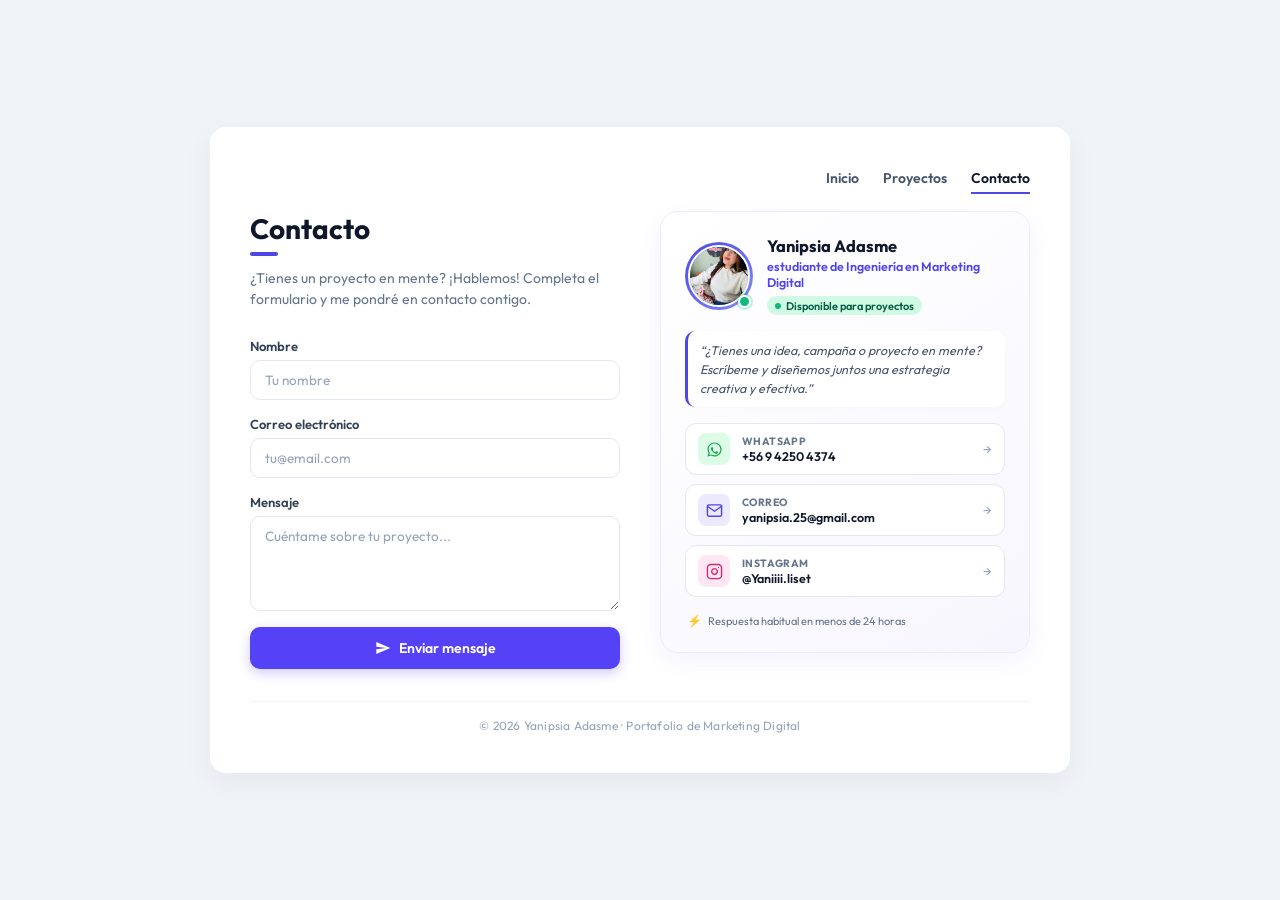
==== commit 6d667ca9: "feat(semantica-aos): optimizar estructura semantica con header y footer e integrar animaciones AOS" ====
--- a/contacto.html
+++ b/contacto.html
@@ -7,6 +7,8 @@
     <title>Contacto - Yanipsia Adasme | Portafolio</title>
     <!-- Vinculación del archivo CSS común -->
     <link rel="stylesheet" href="css/style.css">
+    <!-- Estilos de la librería Animate On Scroll (AOS) -->
+    <link rel="stylesheet" href="https://unpkg.com/aos@next/dist/aos.css" />
     <!-- Tipografía Google Fonts Outfit -->
     <link rel="preconnect" href="https://fonts.googleapis.com">
     <link rel="preconnect" href="https://fonts.gstatic.com" crossorigin>
@@ -15,21 +17,23 @@
 
 <body>
 
-    <!-- CONTENEDOR CENTRAL (TARJETA ANCHA) -->
-    <main class="card card-wide">
+    <!-- CONTENEDOR CENTRAL SEMÁNTICO (TARJETA ANCHA PARA CONTACTO) -->
+    <main class="card card-wide" data-aos="fade-up" data-aos-duration="700">
         <!-- MENÚ DE NAVEGACIÓN COMÚN -->
-        <nav class="nav-menu">
-            <ul>
-                <li><a href="index.html">Inicio</a></li>
-                <li><a href="proyectos.html">Proyectos</a></li>
-                <li><a href="contacto.html" class="active">Contacto</a></li>
-            </ul>
-        </nav>
+        <header class="main-header">
+            <nav class="nav-menu">
+                <ul>
+                    <li><a href="index.html">Inicio</a></li>
+                    <li><a href="proyectos.html">Proyectos</a></li>
+                    <li><a href="contacto.html" class="active">Contacto</a></li>
+                </ul>
+            </nav>
+        </header>
 
         <!-- LAYOUT DE CONTACTO EN DOS COLUMNAS -->
         <div class="contact-layout">
             <!-- COLUMNA IZQUIERDA: FORMULARIO -->
-            <section class="contact-form-column">
+            <section class="contact-form-column" data-aos="fade-right" data-aos-delay="200">
                 <header class="page-header">
                     <h1 class="page-title">Contacto</h1>
                     <div class="title-accent"></div>
@@ -66,7 +70,7 @@
             </section>
 
             <!-- COLUMNA DERECHA: TARJETA DE CONTACTO PERSONALIZADA -->
-            <aside class="contact-aside-column">
+            <aside class="contact-aside-column" data-aos="fade-left" data-aos-delay="300">
                 <div class="contact-card-personalized">
                     <!-- Cabecera con foto de perfil y badge de disponibilidad -->
                     <div class="contact-profile-header">
@@ -153,8 +157,21 @@
                 </div>
             </aside>
         </div>
+
+        <!-- PIE DE PÁGINA SEMÁNTICO -->
+        <footer class="card-footer" data-aos="fade" data-aos-delay="400">
+            <p>&copy; 2026 Yanipsia Adasme &middot; Portafolio de Marketing Digital</p>
+        </footer>
     </main>
 
+    <!-- Librería JavaScript de AOS -->
+    <script src="https://unpkg.com/aos@next/dist/aos.js"></script>
+    <script>
+        AOS.init({
+            duration: 800,
+            once: true
+        });
+    </script>
 </body>
 
 </html>
--- a/css/style.css
+++ b/css/style.css
@@ -598,6 +598,11 @@
         width: 95%;
     }
 
+    .nav-menu ul {
+        justify-content: center;
+        gap: 18px;
+    }
+
     .project-row {
         flex-direction: column-reverse;
         align-items: flex-start;
@@ -618,4 +623,21 @@
         order: -1;
         padding-top: 0;
     }
+}
+
+/* ==========================================================================
+   11. PIE DE PÁGINA SEMÁNTICO (CARD FOOTER)
+   ========================================================================== */
+.card-footer {
+    margin-top: 32px;
+    padding-top: 16px;
+    border-top: 1px solid #f1f5f9;
+    text-align: center;
+}
+
+.card-footer p {
+    font-size: 12px;
+    color: #94a3b8;
+    font-weight: 400;
+    letter-spacing: 0.2px;
 }
